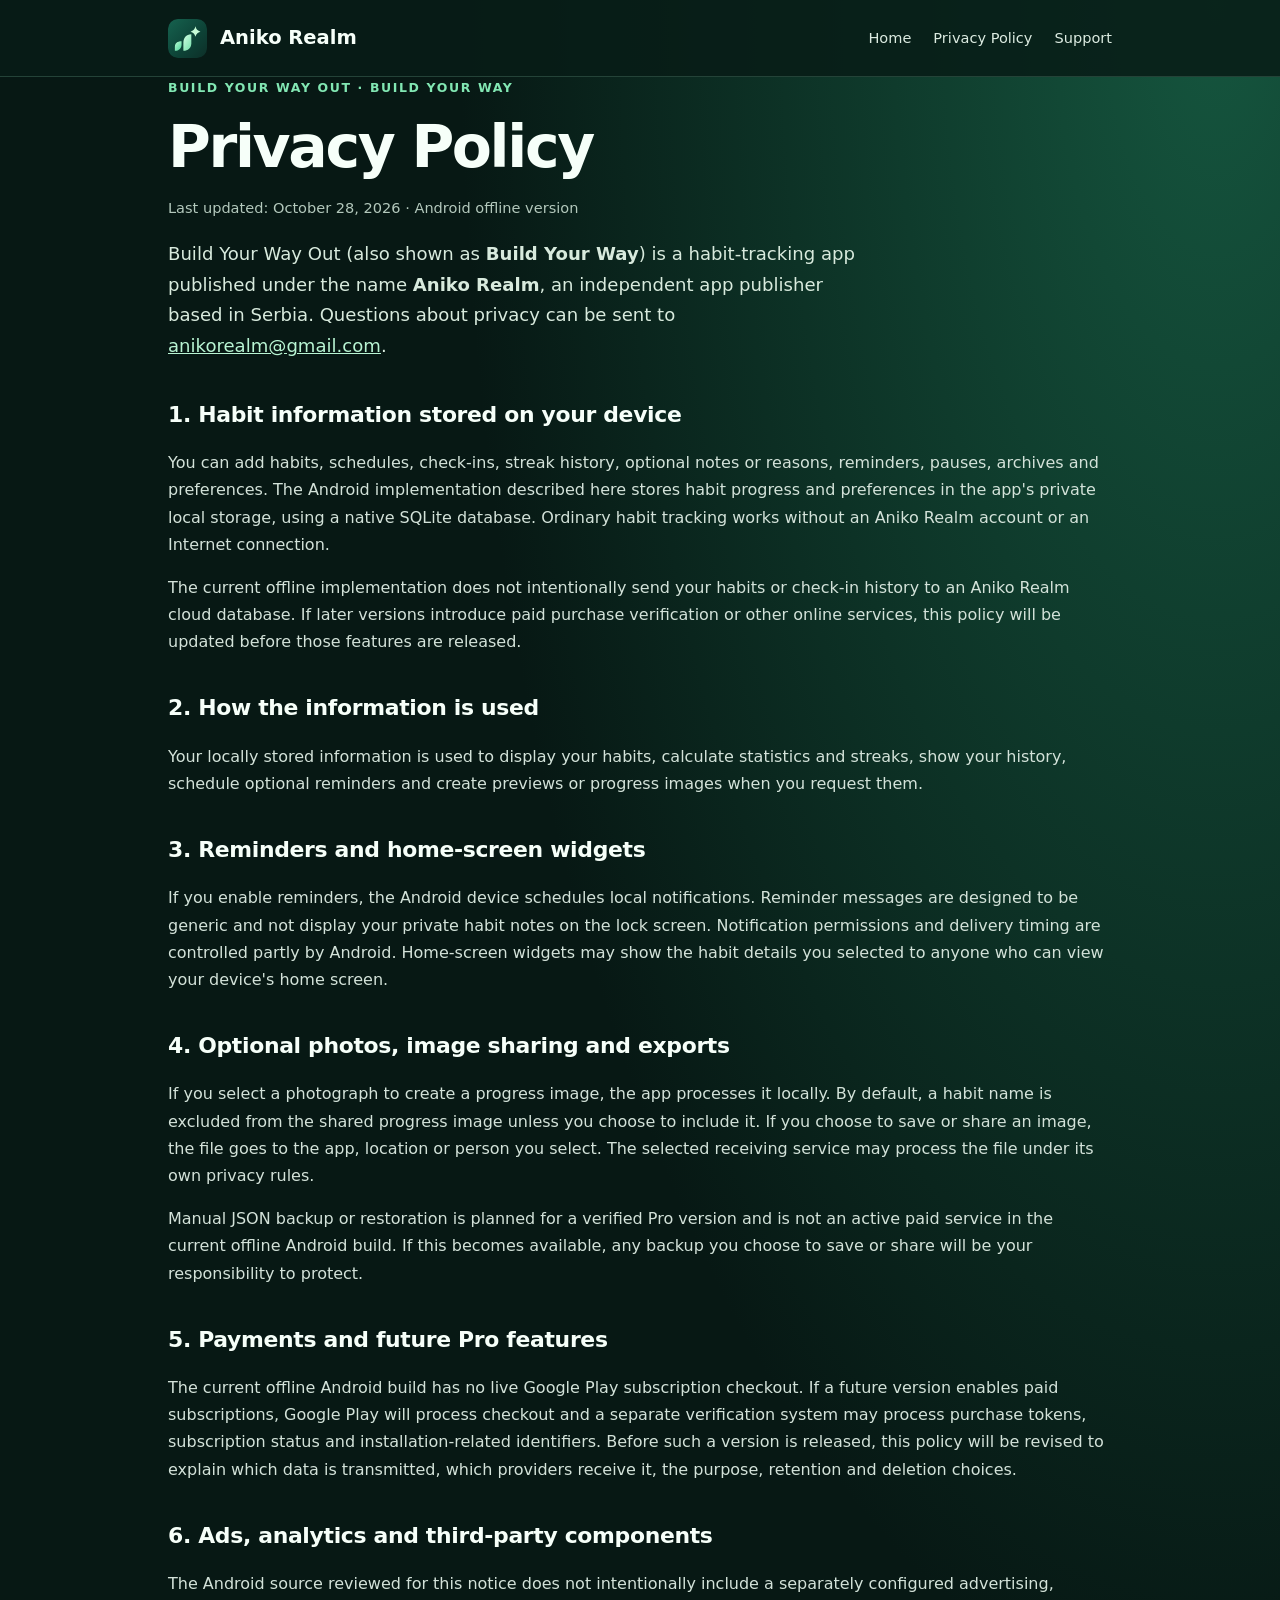
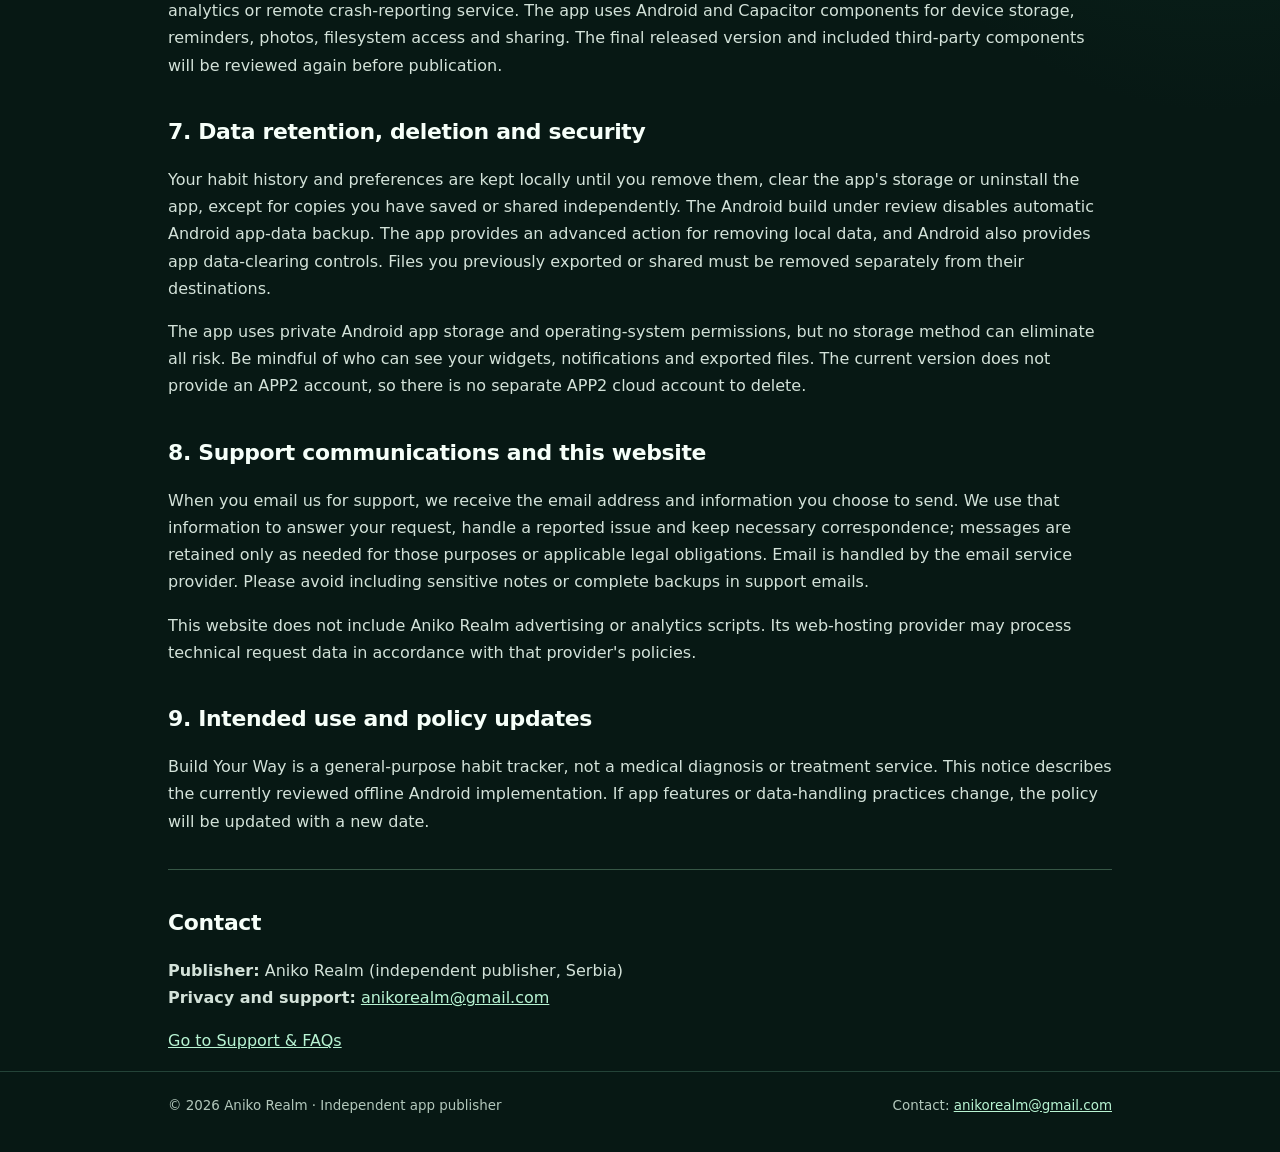
==== privacy/build-your-way.html @ f486e5d5 "Publish Aniko Realm privacy/build-your-way.html" ====
<!doctype html>
<html lang="en"><head><meta charset="utf-8"><meta name="viewport" content="width=device-width, initial-scale=1">
<title>Privacy Policy — Build Your Way | Aniko Realm</title>
<meta name="description" content="Privacy Policy for Build Your Way Out, published by Aniko Realm">
<meta name="theme-color" content="#071814"><link rel="icon" type="image/svg+xml" href="../assets/app2-icon.svg">
<link rel="stylesheet" href="../assets/style.css"></head><body>
<header class="top"><div class="shell nav"><a class="brand" href="../index.html"><img src="../assets/app2-icon.svg" alt="Build Your Way app icon" width="39" height="39"><span>Aniko Realm</span></a>
<nav class="links" aria-label="Main navigation"><a href="../index.html">Home</a><a href="../privacy/build-your-way.html">Privacy Policy</a><a href="../support/build-your-way.html">Support</a></nav></div></header>
<main class="shell"><div class="eyebrow">Build Your Way Out · Build Your Way</div>
<h1>Privacy Policy</h1>
<p class="muted small">Last updated: October 28, 2026 · Android offline version</p>
<p class="lead">Build Your Way Out (also shown as <strong>Build Your Way</strong>) is a habit-tracking app published under the name <strong>Aniko Realm</strong>, an independent app publisher based in Serbia. Questions about privacy can be sent to <a href="mailto:anikorealm@gmail.com">anikorealm@gmail.com</a>.</p>
<h2>1. Habit information stored on your device</h2>
<p>You can add habits, schedules, check-ins, streak history, optional notes or reasons, reminders, pauses, archives and preferences. The Android implementation described here stores habit progress and preferences in the app's private local storage, using a native SQLite database. Ordinary habit tracking works without an Aniko Realm account or an Internet connection.</p>
<p>The current offline implementation does not intentionally send your habits or check-in history to an Aniko Realm cloud database. If later versions introduce paid purchase verification or other online services, this policy will be updated before those features are released.</p>
<h2>2. How the information is used</h2>
<p>Your locally stored information is used to display your habits, calculate statistics and streaks, show your history, schedule optional reminders and create previews or progress images when you request them.</p>
<h2>3. Reminders and home-screen widgets</h2>
<p>If you enable reminders, the Android device schedules local notifications. Reminder messages are designed to be generic and not display your private habit notes on the lock screen. Notification permissions and delivery timing are controlled partly by Android. Home-screen widgets may show the habit details you selected to anyone who can view your device's home screen.</p>
<h2>4. Optional photos, image sharing and exports</h2>
<p>If you select a photograph to create a progress image, the app processes it locally. By default, a habit name is excluded from the shared progress image unless you choose to include it. If you choose to save or share an image, the file goes to the app, location or person you select. The selected receiving service may process the file under its own privacy rules.</p>
<p>Manual JSON backup or restoration is planned for a verified Pro version and is not an active paid service in the current offline Android build. If this becomes available, any backup you choose to save or share will be your responsibility to protect.</p>
<h2>5. Payments and future Pro features</h2>
<p>The current offline Android build has no live Google Play subscription checkout. If a future version enables paid subscriptions, Google Play will process checkout and a separate verification system may process purchase tokens, subscription status and installation-related identifiers. Before such a version is released, this policy will be revised to explain which data is transmitted, which providers receive it, the purpose, retention and deletion choices.</p>
<h2>6. Ads, analytics and third-party components</h2>
<p>The Android source reviewed for this notice does not intentionally include a separately configured advertising, analytics or remote crash-reporting service. The app uses Android and Capacitor components for device storage, reminders, photos, filesystem access and sharing. The final released version and included third-party components will be reviewed again before publication.</p>
<h2>7. Data retention, deletion and security</h2>
<p>Your habit history and preferences are kept locally until you remove them, clear the app's storage or uninstall the app, except for copies you have saved or shared independently. The Android build under review disables automatic Android app-data backup. The app provides an advanced action for removing local data, and Android also provides app data-clearing controls. Files you previously exported or shared must be removed separately from their destinations.</p>
<p>The app uses private Android app storage and operating-system permissions, but no storage method can eliminate all risk. Be mindful of who can see your widgets, notifications and exported files. The current version does not provide an APP2 account, so there is no separate APP2 cloud account to delete.</p>
<h2>8. Support communications and this website</h2>
<p>When you email us for support, we receive the email address and information you choose to send. We use that information to answer your request, handle a reported issue and keep necessary correspondence; messages are retained only as needed for those purposes or applicable legal obligations. Email is handled by the email service provider. Please avoid including sensitive notes or complete backups in support emails.</p>
<p>This website does not include Aniko Realm advertising or analytics scripts. Its web-hosting provider may process technical request data in accordance with that provider's policies.</p>
<h2>9. Intended use and policy updates</h2>
<p>Build Your Way is a general-purpose habit tracker, not a medical diagnosis or treatment service. This notice describes the currently reviewed offline Android implementation. If app features or data-handling practices change, the policy will be updated with a new date.</p>
<hr class="divide"><h2>Contact</h2>
<p><strong>Publisher:</strong> Aniko Realm (independent publisher, Serbia)<br><strong>Privacy and support:</strong> <a href="mailto:anikorealm@gmail.com">anikorealm@gmail.com</a></p>
<p><a href="../support/build-your-way.html">Go to Support & FAQs</a></p></main>
<footer><div class="shell"><span>© 2026 Aniko Realm · Independent app publisher</span><span>Contact: <a href="mailto:anikorealm@gmail.com">anikorealm@gmail.com</a></span></div></footer>
</body></html>
---- assets/style.css ----
:root {color-scheme: dark;--bg:#071814;--deep:#081e19;--surface:#112d25;--surface2:#18392f;--accent:#82e7b3;--accent2:#b8f4d3;--text:#f6fff9;--muted:#b3c8bc;--border:#365e50;--max:820px;}
* {box-sizing:border-box} html {scroll-behavior:smooth} body {margin:0;background:radial-gradient(ellipse at 95% 0%,#15553e 0%,transparent 44%),var(--bg);font:16px/1.7 system-ui,-apple-system,BlinkMacSystemFont,'Segoe UI',sans-serif;color:var(--text)}
a {color:var(--accent2)} a:hover {color:#fff} a:focus-visible {outline:3px solid var(--accent);outline-offset:4px;border-radius:5px}
.shell{max-width:1000px;margin:auto;padding:0 28px}.top{border-bottom:1px solid #244338;background:#071c17dc}
.nav{min-height:76px;display:flex;align-items:center;justify-content:space-between;gap:16px;flex-wrap:wrap;padding-top:12px;padding-bottom:12px}
.brand{display:flex;align-items:center;gap:13px;font-weight:800;font-size:1.22rem;color:var(--text);text-decoration:none}.brand img{width:39px;height:39px;border-radius:10px}
.links{display:flex;align-items:center;gap:22px;flex-wrap:wrap}.links a{text-decoration:none;font-size:.91rem;color:#dcebe1}.links a:hover{color:var(--accent)}
main{max-width:var(--max);padding-top:54px;padding-bottom:72px} .eyebrow{color:var(--accent);font-size:.78rem;letter-spacing:.13em;text-transform:uppercase;font-weight:800}
h1{font-size:clamp(2.1rem,5vw,3.65rem);line-height:1.13;letter-spacing:-.04em;margin:16px 0} h2{font-size:1.37rem;letter-spacing:-.015em;margin:34px 0 9px}h3{font-size:1.05rem;margin:23px 0 6px}
p,li{color:#d3e2d9} .lead{font-size:1.13rem;line-height:1.7;color:#d8eadd;max-width:690px}
.muted{color:var(--muted)} .small{font-size:.91rem}.panel{border:1px solid var(--border);background:#123127b8;border-radius:20px;padding:22px 25px;margin:24px 0}.panel strong{color:#f4fff9}
.tiles{display:grid;grid-template-columns:repeat(2,minmax(0,1fr));gap:17px;margin-top:30px}.tile{background:var(--surface);border:1px solid var(--border);border-radius:18px;padding:26px;color:inherit;text-decoration:none}.tile:hover{background:#1a4031;border-color:var(--accent)}.tile h2{margin:0 0 6px}.tile p{margin:0}.label{color:var(--accent);font-size:.78rem;font-weight:800;text-transform:uppercase;letter-spacing:.06em}
.cta{display:inline-block;background:var(--accent);color:#082019;text-decoration:none;font-weight:800;padding:12px 22px;border-radius:12px;margin-top:14px}.cta:hover{background:#d3ffe6;color:#06170d}
ul{padding-left:24px}li{margin:6px 0} .divide{border:0;border-top:1px solid #365746;margin:34px 0}
footer{border-top:1px solid #244338;padding:23px 0 35px;color:var(--muted);font-size:.84rem}footer .shell{display:flex;justify-content:space-between;gap:12px;flex-wrap:wrap}
@media(max-width:600px){.shell{padding-left:18px;padding-right:18px}main{padding-top:37px}.tiles{grid-template-columns:1fr}.nav{align-items:flex-start}.links{gap:14px}.panel{padding:18px}}
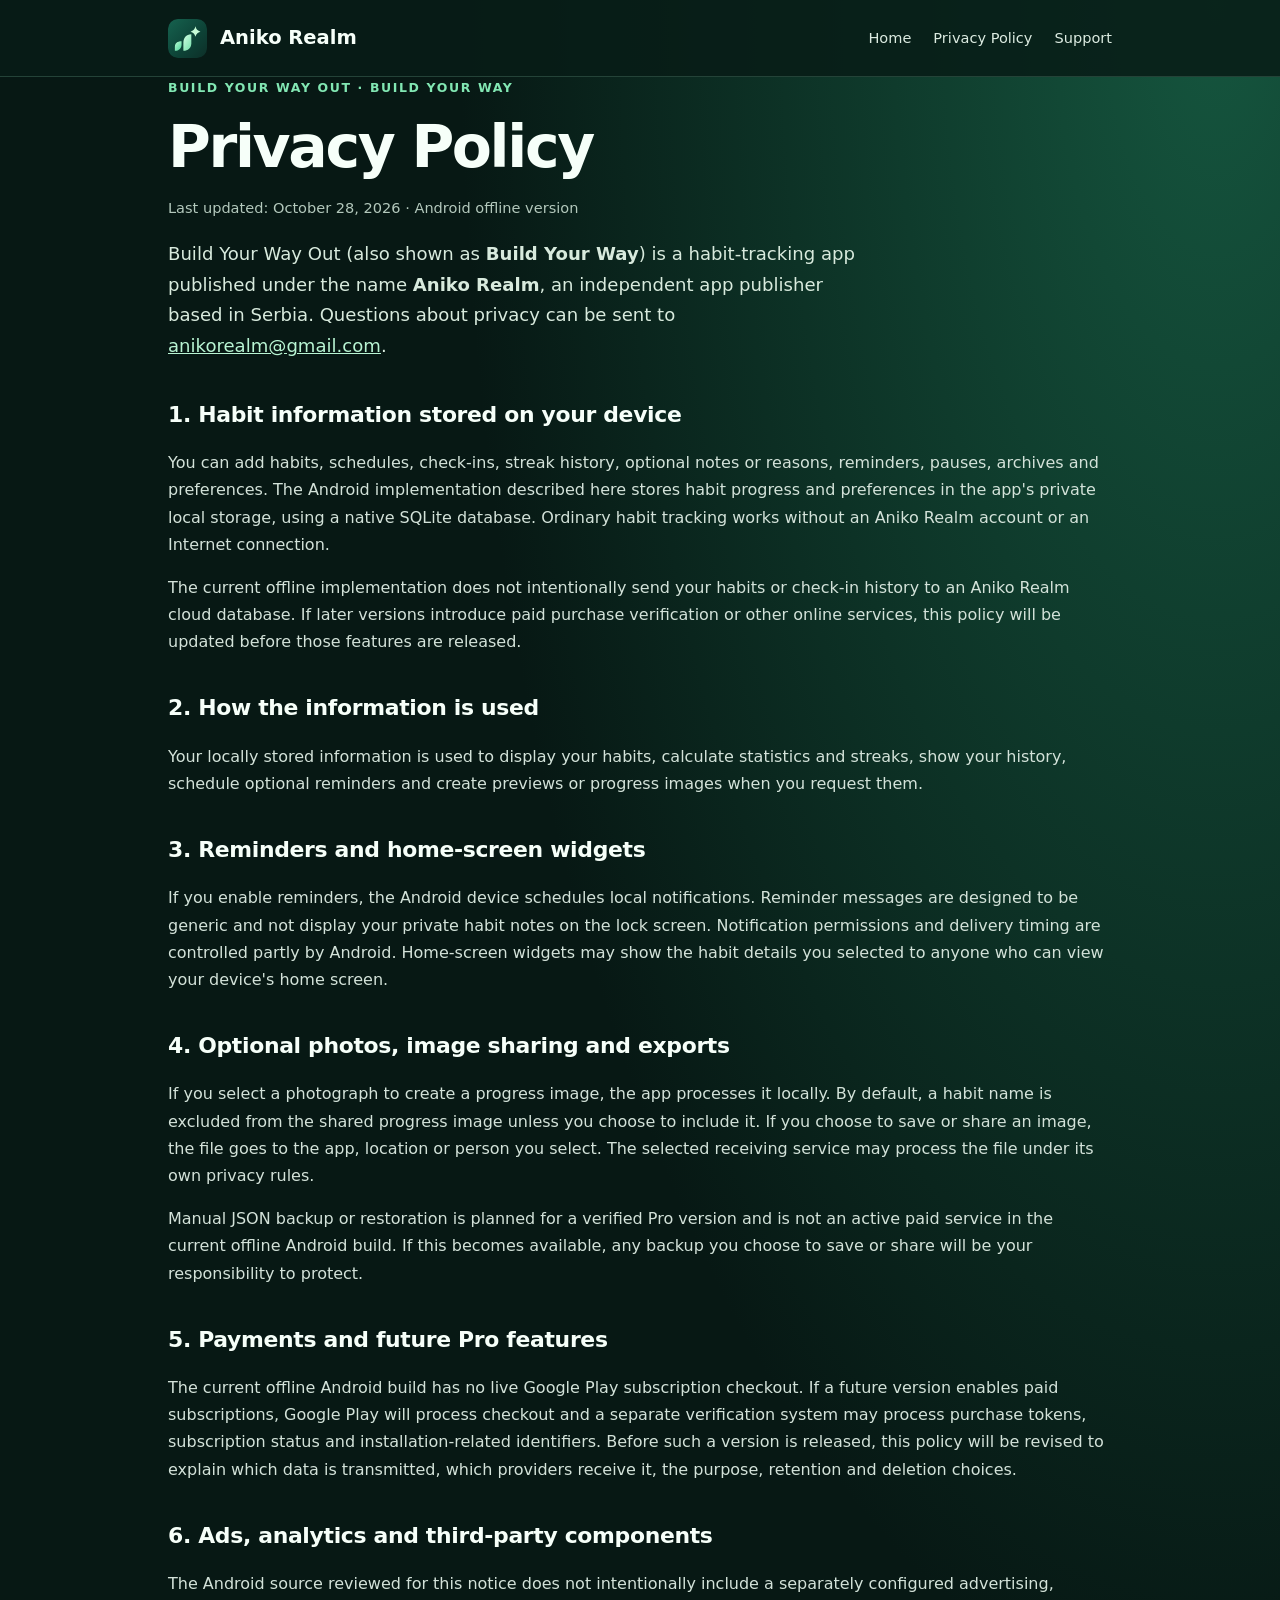
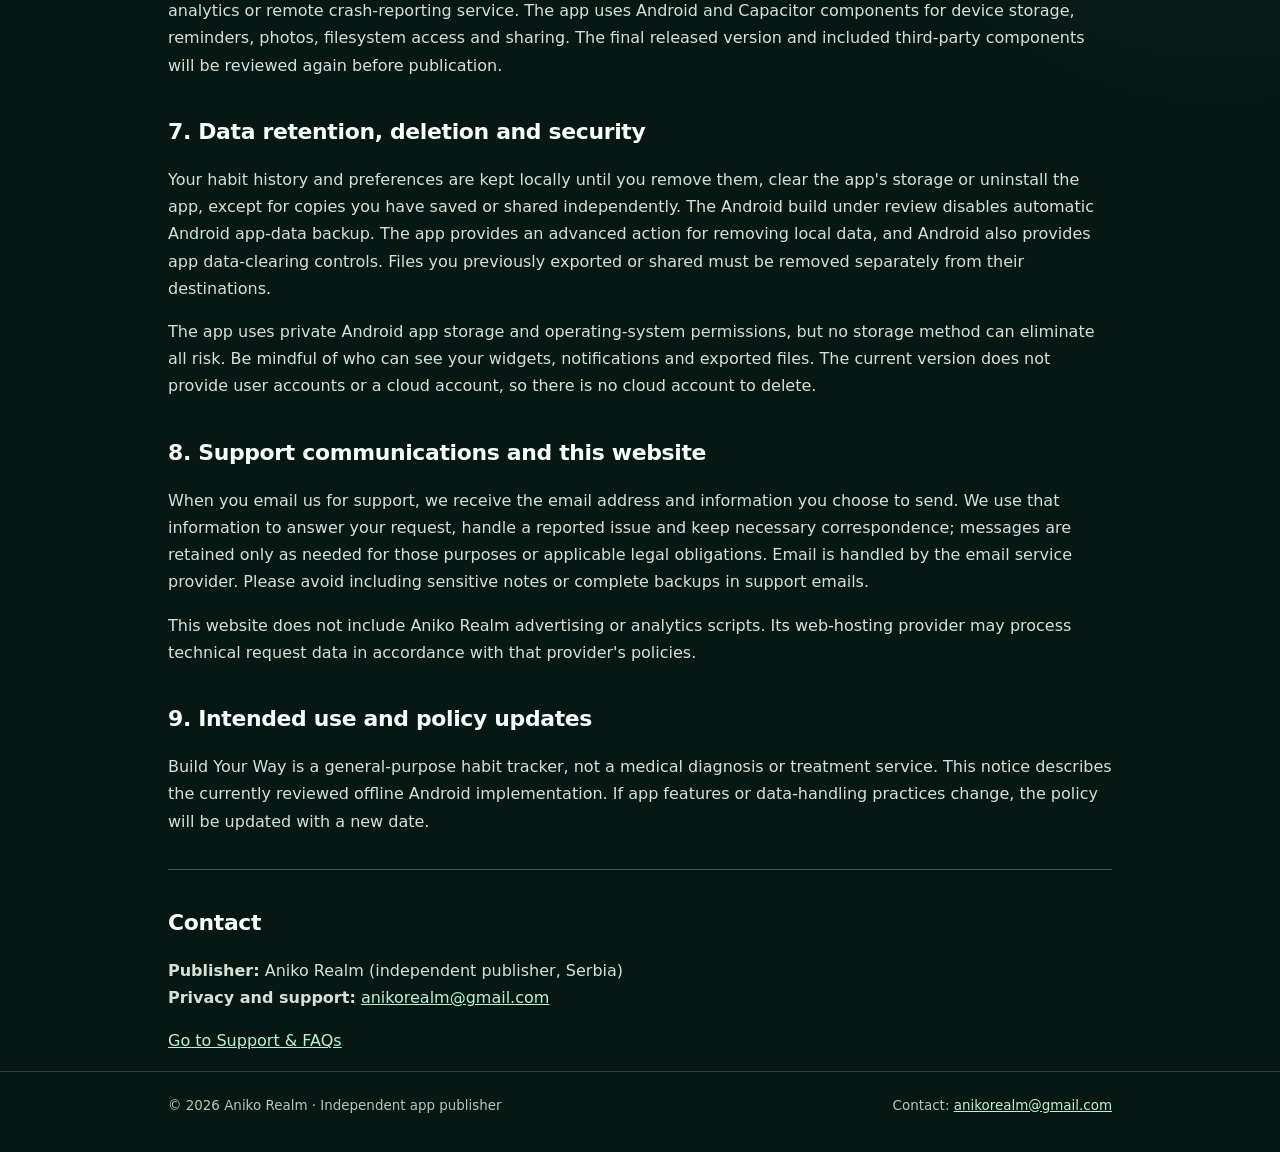
==== commit 068b70b6: "Remove internal project label from public website" ====
--- a/privacy/build-your-way.html
+++ b/privacy/build-your-way.html
@@ -2,9 +2,9 @@
 <html lang="en"><head><meta charset="utf-8"><meta name="viewport" content="width=device-width, initial-scale=1">
 <title>Privacy Policy — Build Your Way | Aniko Realm</title>
 <meta name="description" content="Privacy Policy for Build Your Way Out, published by Aniko Realm">
-<meta name="theme-color" content="#071814"><link rel="icon" type="image/svg+xml" href="../assets/app2-icon.svg">
+<meta name="theme-color" content="#071814"><link rel="icon" type="image/svg+xml" href="../assets/build-your-way-icon.svg">
 <link rel="stylesheet" href="../assets/style.css"></head><body>
-<header class="top"><div class="shell nav"><a class="brand" href="../index.html"><img src="../assets/app2-icon.svg" alt="Build Your Way app icon" width="39" height="39"><span>Aniko Realm</span></a>
+<header class="top"><div class="shell nav"><a class="brand" href="../index.html"><img src="../assets/build-your-way-icon.svg" alt="Build Your Way app icon" width="39" height="39"><span>Aniko Realm</span></a>
 <nav class="links" aria-label="Main navigation"><a href="../index.html">Home</a><a href="../privacy/build-your-way.html">Privacy Policy</a><a href="../support/build-your-way.html">Support</a></nav></div></header>
 <main class="shell"><div class="eyebrow">Build Your Way Out · Build Your Way</div>
 <h1>Privacy Policy</h1>
@@ -26,7 +26,7 @@
 <p>The Android source reviewed for this notice does not intentionally include a separately configured advertising, analytics or remote crash-reporting service. The app uses Android and Capacitor components for device storage, reminders, photos, filesystem access and sharing. The final released version and included third-party components will be reviewed again before publication.</p>
 <h2>7. Data retention, deletion and security</h2>
 <p>Your habit history and preferences are kept locally until you remove them, clear the app's storage or uninstall the app, except for copies you have saved or shared independently. The Android build under review disables automatic Android app-data backup. The app provides an advanced action for removing local data, and Android also provides app data-clearing controls. Files you previously exported or shared must be removed separately from their destinations.</p>
-<p>The app uses private Android app storage and operating-system permissions, but no storage method can eliminate all risk. Be mindful of who can see your widgets, notifications and exported files. The current version does not provide an APP2 account, so there is no separate APP2 cloud account to delete.</p>
+<p>The app uses private Android app storage and operating-system permissions, but no storage method can eliminate all risk. Be mindful of who can see your widgets, notifications and exported files. The current version does not provide user accounts or a cloud account, so there is no cloud account to delete.</p>
 <h2>8. Support communications and this website</h2>
 <p>When you email us for support, we receive the email address and information you choose to send. We use that information to answer your request, handle a reported issue and keep necessary correspondence; messages are retained only as needed for those purposes or applicable legal obligations. Email is handled by the email service provider. Please avoid including sensitive notes or complete backups in support emails.</p>
 <p>This website does not include Aniko Realm advertising or analytics scripts. Its web-hosting provider may process technical request data in accordance with that provider's policies.</p>
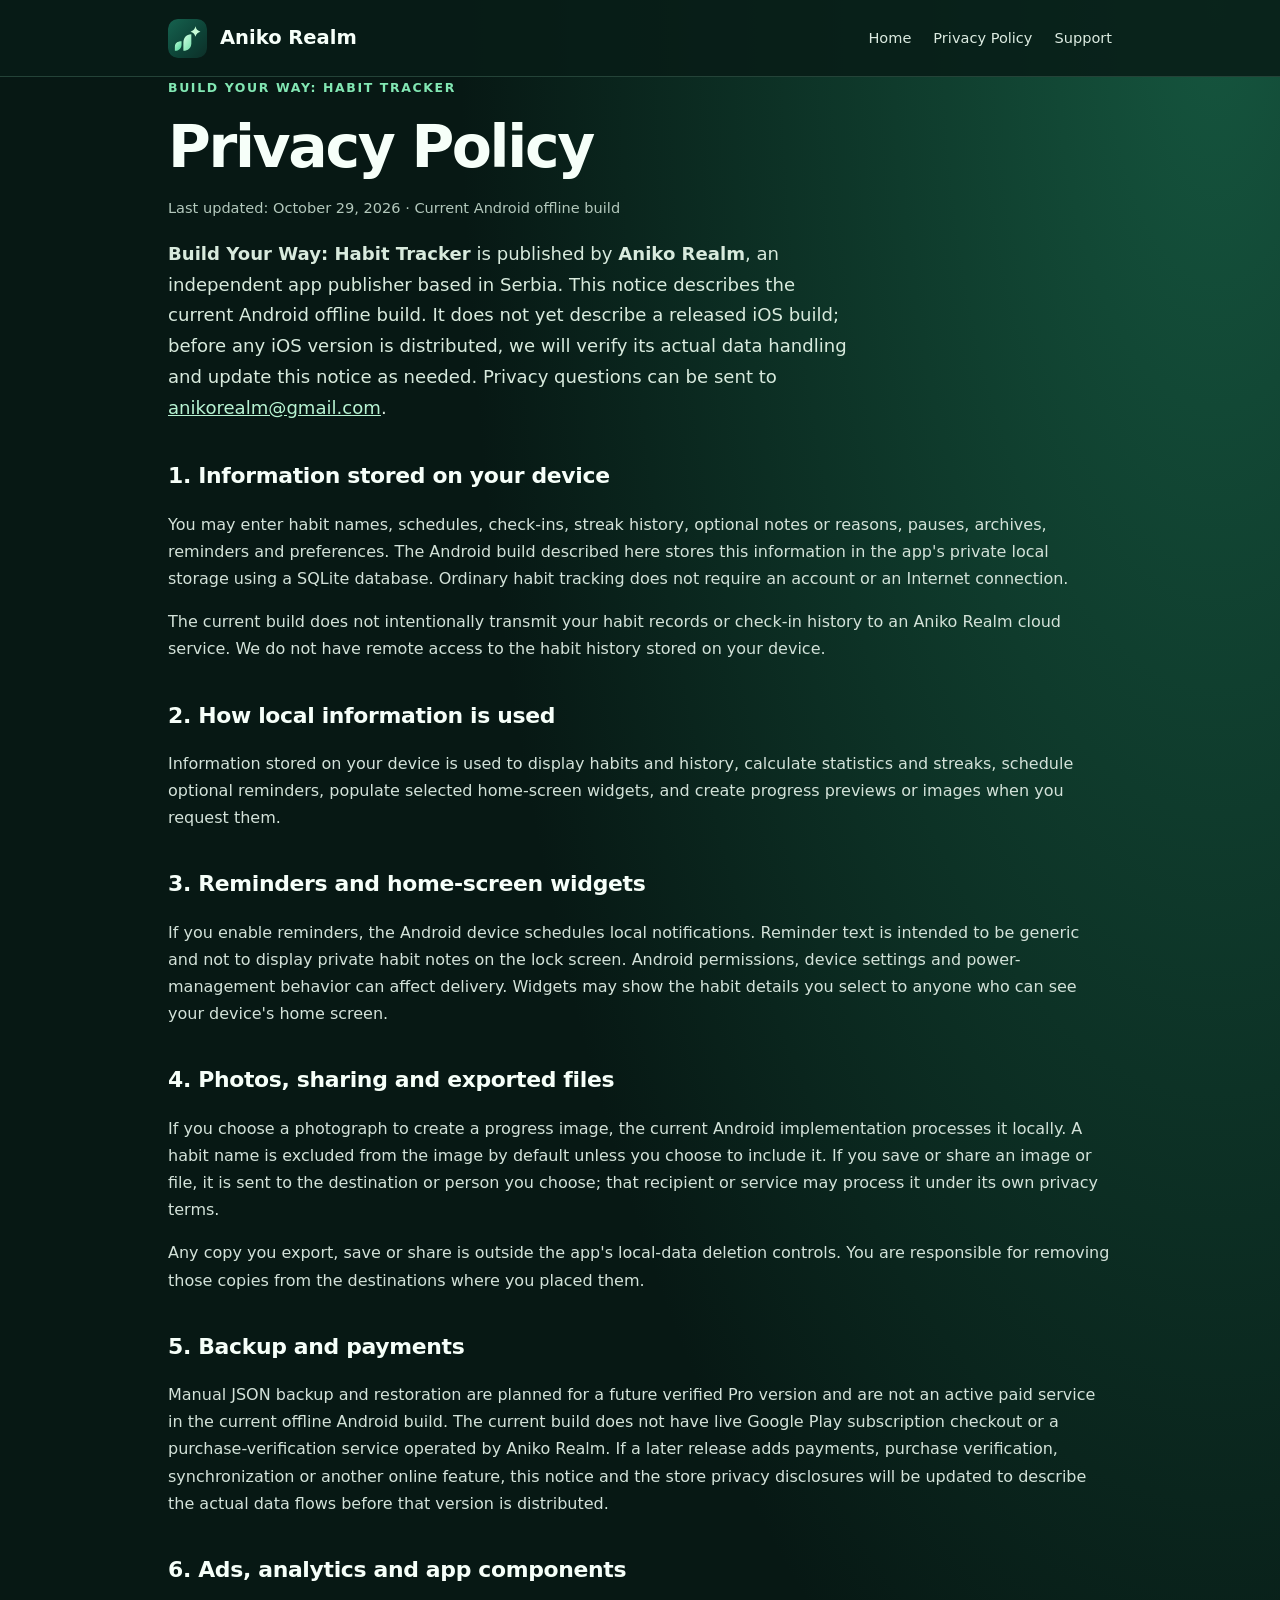
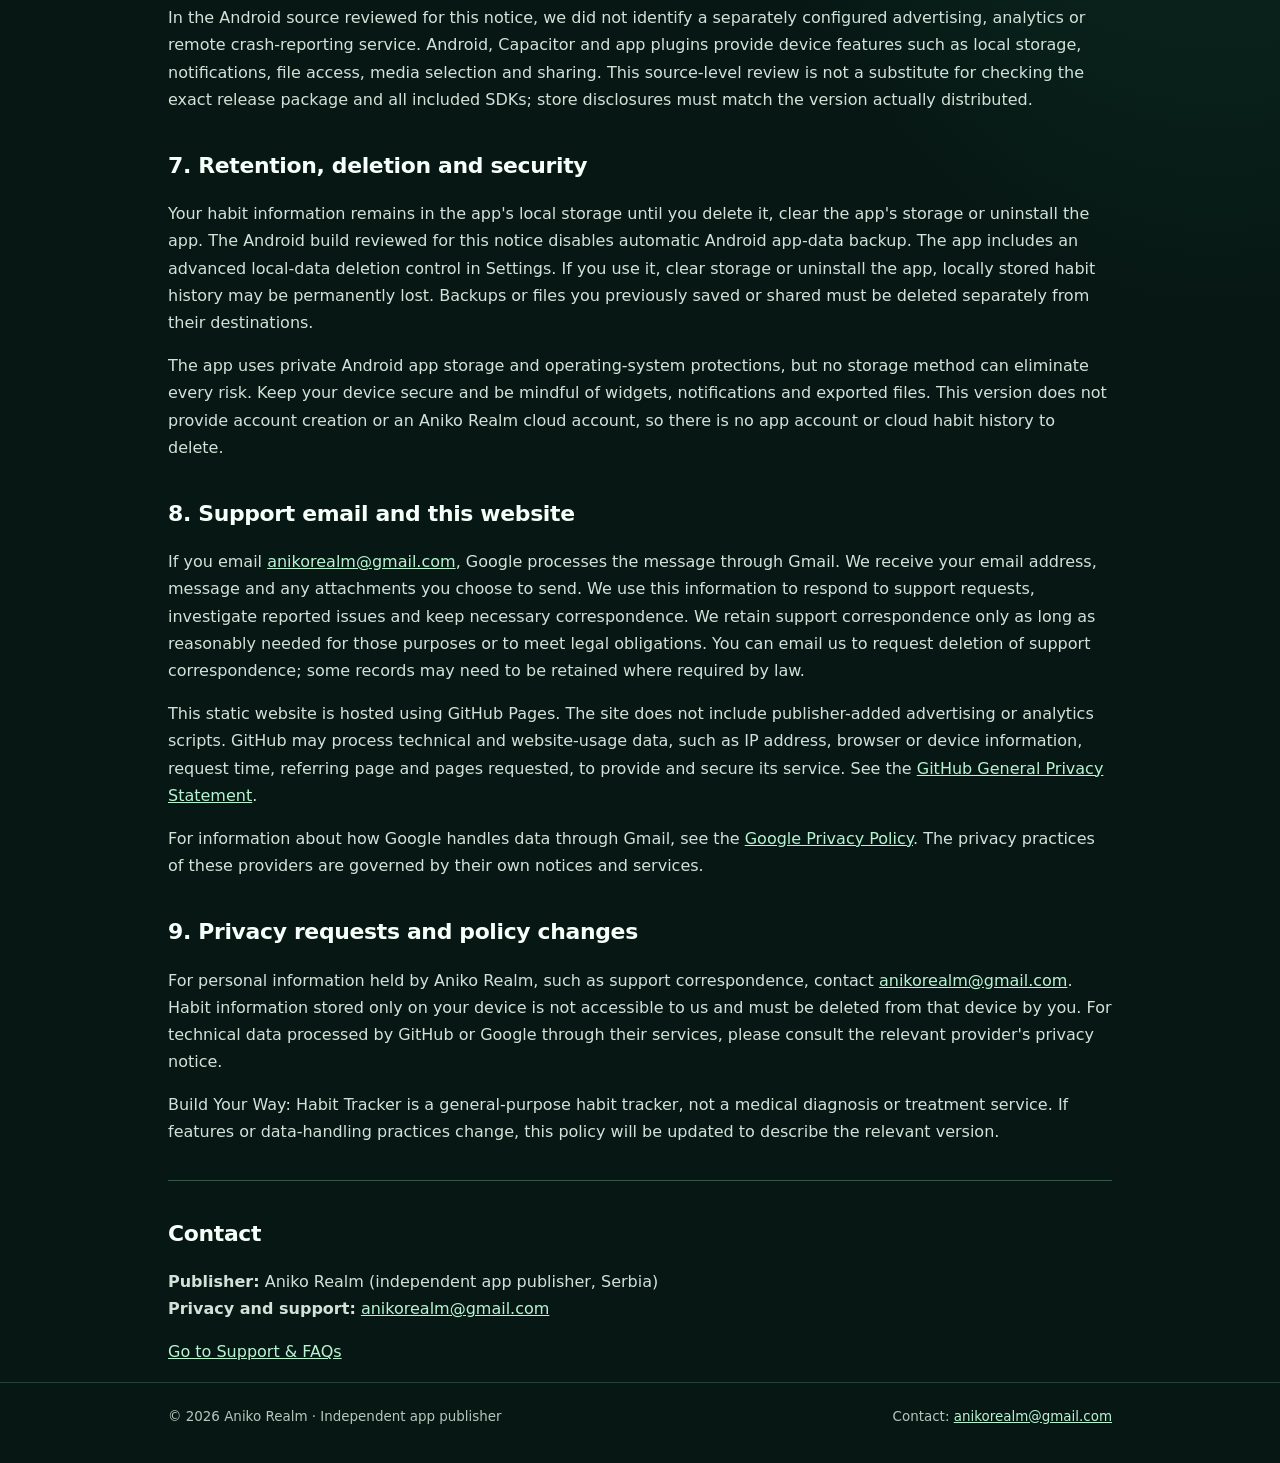
==== commit 7e8094de: "Clarify privacy policy scope and data providers" ====
--- a/privacy/build-your-way.html
+++ b/privacy/build-your-way.html
@@ -1,39 +1,51 @@
 <!doctype html>
 <html lang="en"><head><meta charset="utf-8"><meta name="viewport" content="width=device-width, initial-scale=1">
-<title>Privacy Policy — Build Your Way | Aniko Realm</title>
-<meta name="description" content="Privacy Policy for Build Your Way Out, published by Aniko Realm">
+<title>Privacy Policy — Build Your Way: Habit Tracker | Aniko Realm</title>
+<meta name="description" content="Privacy Policy for Build Your Way: Habit Tracker, published by Aniko Realm.">
 <meta name="theme-color" content="#071814"><link rel="icon" type="image/svg+xml" href="../assets/build-your-way-icon.svg">
 <link rel="stylesheet" href="../assets/style.css"></head><body>
 <header class="top"><div class="shell nav"><a class="brand" href="../index.html"><img src="../assets/build-your-way-icon.svg" alt="Build Your Way app icon" width="39" height="39"><span>Aniko Realm</span></a>
 <nav class="links" aria-label="Main navigation"><a href="../index.html">Home</a><a href="../privacy/build-your-way.html">Privacy Policy</a><a href="../support/build-your-way.html">Support</a></nav></div></header>
-<main class="shell"><div class="eyebrow">Build Your Way Out · Build Your Way</div>
+<main class="shell"><div class="eyebrow">Build Your Way: Habit Tracker</div>
 <h1>Privacy Policy</h1>
-<p class="muted small">Last updated: October 28, 2026 · Android offline version</p>
-<p class="lead">Build Your Way Out (also shown as <strong>Build Your Way</strong>) is a habit-tracking app published under the name <strong>Aniko Realm</strong>, an independent app publisher based in Serbia. Questions about privacy can be sent to <a href="mailto:anikorealm@gmail.com">anikorealm@gmail.com</a>.</p>
-<h2>1. Habit information stored on your device</h2>
-<p>You can add habits, schedules, check-ins, streak history, optional notes or reasons, reminders, pauses, archives and preferences. The Android implementation described here stores habit progress and preferences in the app's private local storage, using a native SQLite database. Ordinary habit tracking works without an Aniko Realm account or an Internet connection.</p>
-<p>The current offline implementation does not intentionally send your habits or check-in history to an Aniko Realm cloud database. If later versions introduce paid purchase verification or other online services, this policy will be updated before those features are released.</p>
-<h2>2. How the information is used</h2>
-<p>Your locally stored information is used to display your habits, calculate statistics and streaks, show your history, schedule optional reminders and create previews or progress images when you request them.</p>
+<p class="muted small">Last updated: October 29, 2026 · Current Android offline build</p>
+<p class="lead"><strong>Build Your Way: Habit Tracker</strong> is published by <strong>Aniko Realm</strong>, an independent app publisher based in Serbia. This notice describes the current Android offline build. It does not yet describe a released iOS build; before any iOS version is distributed, we will verify its actual data handling and update this notice as needed. Privacy questions can be sent to <a href="mailto:anikorealm@gmail.com">anikorealm@gmail.com</a>.</p>
+
+<h2>1. Information stored on your device</h2>
+<p>You may enter habit names, schedules, check-ins, streak history, optional notes or reasons, pauses, archives, reminders and preferences. The Android build described here stores this information in the app's private local storage using a SQLite database. Ordinary habit tracking does not require an account or an Internet connection.</p>
+<p>The current build does not intentionally transmit your habit records or check-in history to an Aniko Realm cloud service. We do not have remote access to the habit history stored on your device.</p>
+
+<h2>2. How local information is used</h2>
+<p>Information stored on your device is used to display habits and history, calculate statistics and streaks, schedule optional reminders, populate selected home-screen widgets, and create progress previews or images when you request them.</p>
+
 <h2>3. Reminders and home-screen widgets</h2>
-<p>If you enable reminders, the Android device schedules local notifications. Reminder messages are designed to be generic and not display your private habit notes on the lock screen. Notification permissions and delivery timing are controlled partly by Android. Home-screen widgets may show the habit details you selected to anyone who can view your device's home screen.</p>
-<h2>4. Optional photos, image sharing and exports</h2>
-<p>If you select a photograph to create a progress image, the app processes it locally. By default, a habit name is excluded from the shared progress image unless you choose to include it. If you choose to save or share an image, the file goes to the app, location or person you select. The selected receiving service may process the file under its own privacy rules.</p>
-<p>Manual JSON backup or restoration is planned for a verified Pro version and is not an active paid service in the current offline Android build. If this becomes available, any backup you choose to save or share will be your responsibility to protect.</p>
-<h2>5. Payments and future Pro features</h2>
-<p>The current offline Android build has no live Google Play subscription checkout. If a future version enables paid subscriptions, Google Play will process checkout and a separate verification system may process purchase tokens, subscription status and installation-related identifiers. Before such a version is released, this policy will be revised to explain which data is transmitted, which providers receive it, the purpose, retention and deletion choices.</p>
-<h2>6. Ads, analytics and third-party components</h2>
-<p>The Android source reviewed for this notice does not intentionally include a separately configured advertising, analytics or remote crash-reporting service. The app uses Android and Capacitor components for device storage, reminders, photos, filesystem access and sharing. The final released version and included third-party components will be reviewed again before publication.</p>
-<h2>7. Data retention, deletion and security</h2>
-<p>Your habit history and preferences are kept locally until you remove them, clear the app's storage or uninstall the app, except for copies you have saved or shared independently. The Android build under review disables automatic Android app-data backup. The app provides an advanced action for removing local data, and Android also provides app data-clearing controls. Files you previously exported or shared must be removed separately from their destinations.</p>
-<p>The app uses private Android app storage and operating-system permissions, but no storage method can eliminate all risk. Be mindful of who can see your widgets, notifications and exported files. The current version does not provide user accounts or a cloud account, so there is no cloud account to delete.</p>
-<h2>8. Support communications and this website</h2>
-<p>When you email us for support, we receive the email address and information you choose to send. We use that information to answer your request, handle a reported issue and keep necessary correspondence; messages are retained only as needed for those purposes or applicable legal obligations. Email is handled by the email service provider. Please avoid including sensitive notes or complete backups in support emails.</p>
-<p>This website does not include Aniko Realm advertising or analytics scripts. Its web-hosting provider may process technical request data in accordance with that provider's policies.</p>
-<h2>9. Intended use and policy updates</h2>
-<p>Build Your Way is a general-purpose habit tracker, not a medical diagnosis or treatment service. This notice describes the currently reviewed offline Android implementation. If app features or data-handling practices change, the policy will be updated with a new date.</p>
+<p>If you enable reminders, the Android device schedules local notifications. Reminder text is intended to be generic and not to display private habit notes on the lock screen. Android permissions, device settings and power-management behavior can affect delivery. Widgets may show the habit details you select to anyone who can see your device's home screen.</p>
+
+<h2>4. Photos, sharing and exported files</h2>
+<p>If you choose a photograph to create a progress image, the current Android implementation processes it locally. A habit name is excluded from the image by default unless you choose to include it. If you save or share an image or file, it is sent to the destination or person you choose; that recipient or service may process it under its own privacy terms.</p>
+<p>Any copy you export, save or share is outside the app's local-data deletion controls. You are responsible for removing those copies from the destinations where you placed them.</p>
+
+<h2>5. Backup and payments</h2>
+<p>Manual JSON backup and restoration are planned for a future verified Pro version and are not an active paid service in the current offline Android build. The current build does not have live Google Play subscription checkout or a purchase-verification service operated by Aniko Realm. If a later release adds payments, purchase verification, synchronization or another online feature, this notice and the store privacy disclosures will be updated to describe the actual data flows before that version is distributed.</p>
+
+<h2>6. Ads, analytics and app components</h2>
+<p>In the Android source reviewed for this notice, we did not identify a separately configured advertising, analytics or remote crash-reporting service. Android, Capacitor and app plugins provide device features such as local storage, notifications, file access, media selection and sharing. This source-level review is not a substitute for checking the exact release package and all included SDKs; store disclosures must match the version actually distributed.</p>
+
+<h2>7. Retention, deletion and security</h2>
+<p>Your habit information remains in the app's local storage until you delete it, clear the app's storage or uninstall the app. The Android build reviewed for this notice disables automatic Android app-data backup. The app includes an advanced local-data deletion control in Settings. If you use it, clear storage or uninstall the app, locally stored habit history may be permanently lost. Backups or files you previously saved or shared must be deleted separately from their destinations.</p>
+<p>The app uses private Android app storage and operating-system protections, but no storage method can eliminate every risk. Keep your device secure and be mindful of widgets, notifications and exported files. This version does not provide account creation or an Aniko Realm cloud account, so there is no app account or cloud habit history to delete.</p>
+
+<h2>8. Support email and this website</h2>
+<p>If you email <a href="mailto:anikorealm@gmail.com">anikorealm@gmail.com</a>, Google processes the message through Gmail. We receive your email address, message and any attachments you choose to send. We use this information to respond to support requests, investigate reported issues and keep necessary correspondence. We retain support correspondence only as long as reasonably needed for those purposes or to meet legal obligations. You can email us to request deletion of support correspondence; some records may need to be retained where required by law.</p>
+<p>This static website is hosted using GitHub Pages. The site does not include publisher-added advertising or analytics scripts. GitHub may process technical and website-usage data, such as IP address, browser or device information, request time, referring page and pages requested, to provide and secure its service. See the <a href="https://docs.github.com/en/site-policy/privacy-policies/github-general-privacy-statement" target="_blank" rel="noopener noreferrer">GitHub General Privacy Statement</a>.</p>
+<p>For information about how Google handles data through Gmail, see the <a href="https://policies.google.com/privacy" target="_blank" rel="noopener noreferrer">Google Privacy Policy</a>. The privacy practices of these providers are governed by their own notices and services.</p>
+
+<h2>9. Privacy requests and policy changes</h2>
+<p>For personal information held by Aniko Realm, such as support correspondence, contact <a href="mailto:anikorealm@gmail.com">anikorealm@gmail.com</a>. Habit information stored only on your device is not accessible to us and must be deleted from that device by you. For technical data processed by GitHub or Google through their services, please consult the relevant provider's privacy notice.</p>
+<p>Build Your Way: Habit Tracker is a general-purpose habit tracker, not a medical diagnosis or treatment service. If features or data-handling practices change, this policy will be updated to describe the relevant version.</p>
+
 <hr class="divide"><h2>Contact</h2>
-<p><strong>Publisher:</strong> Aniko Realm (independent publisher, Serbia)<br><strong>Privacy and support:</strong> <a href="mailto:anikorealm@gmail.com">anikorealm@gmail.com</a></p>
-<p><a href="../support/build-your-way.html">Go to Support & FAQs</a></p></main>
+<p><strong>Publisher:</strong> Aniko Realm (independent app publisher, Serbia)<br><strong>Privacy and support:</strong> <a href="mailto:anikorealm@gmail.com">anikorealm@gmail.com</a></p>
+<p><a href="../support/build-your-way.html">Go to Support &amp; FAQs</a></p></main>
 <footer><div class="shell"><span>© 2026 Aniko Realm · Independent app publisher</span><span>Contact: <a href="mailto:anikorealm@gmail.com">anikorealm@gmail.com</a></span></div></footer>
 </body></html>
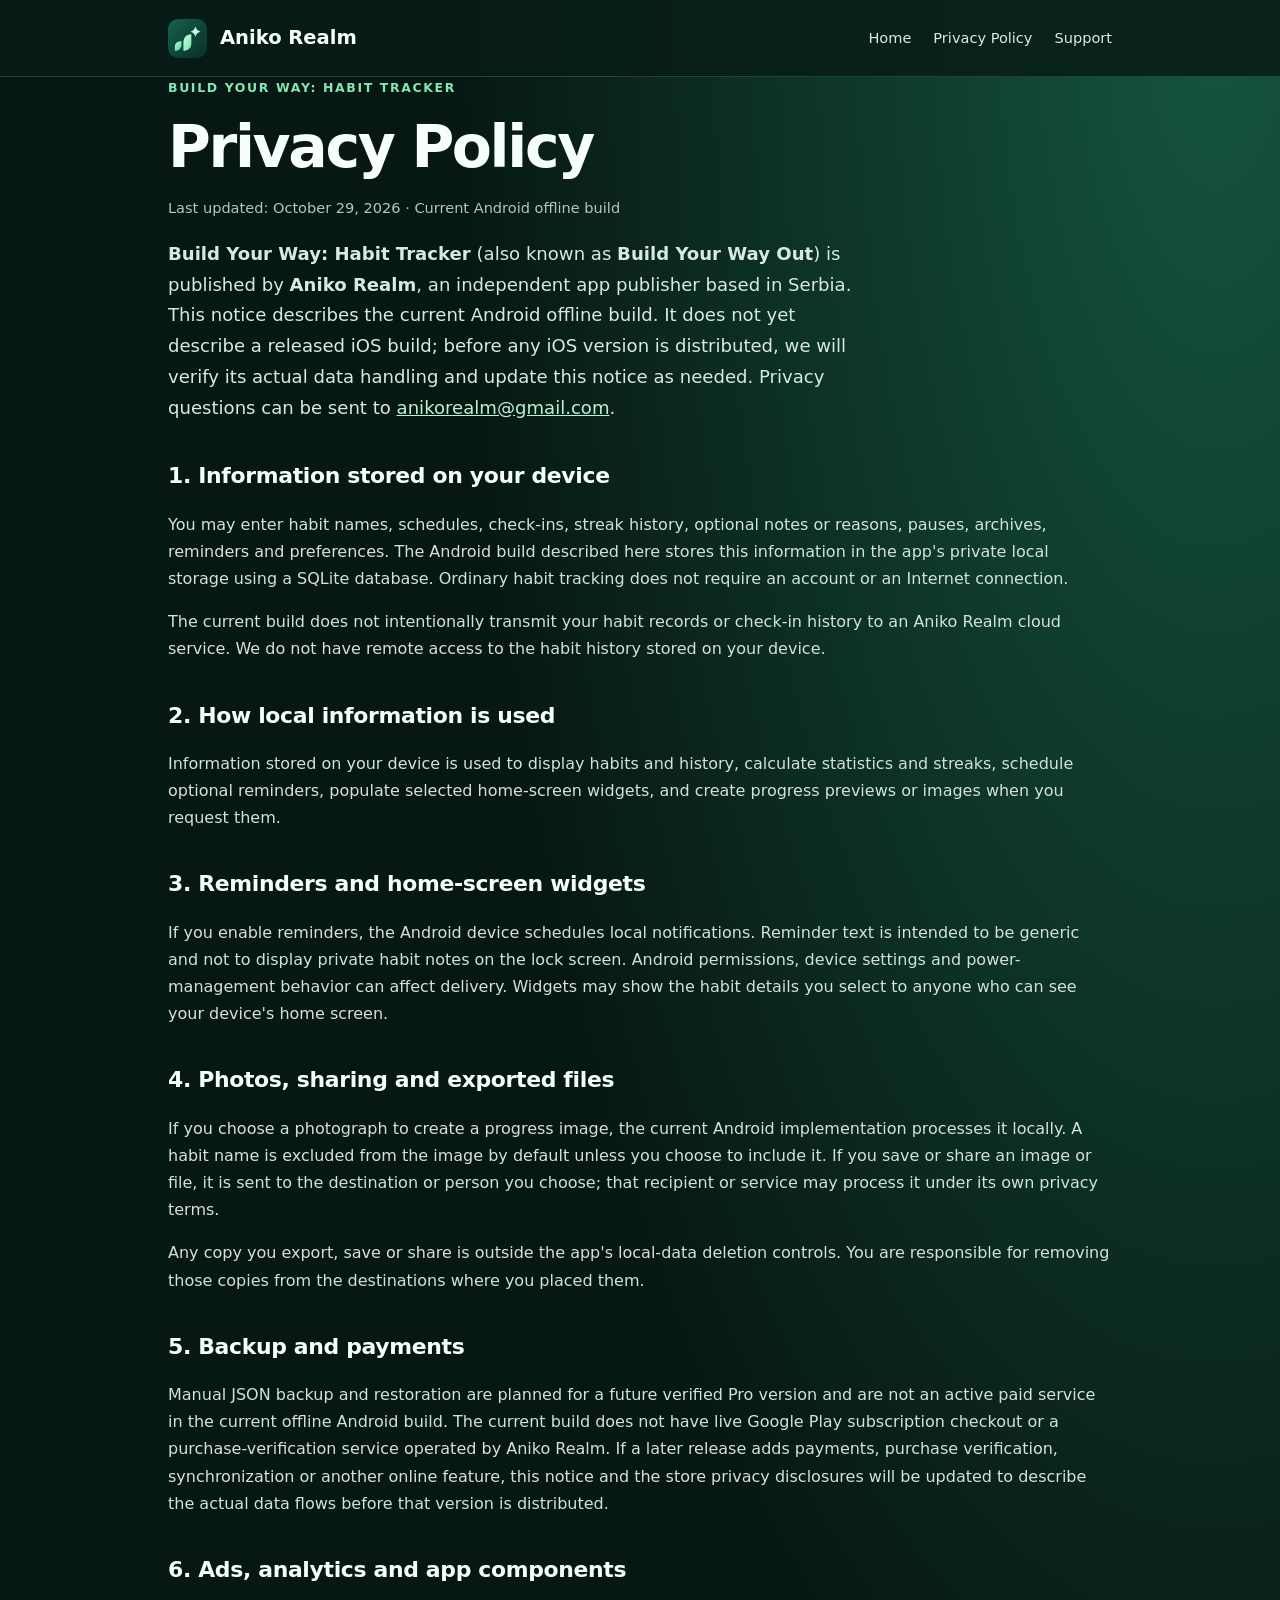
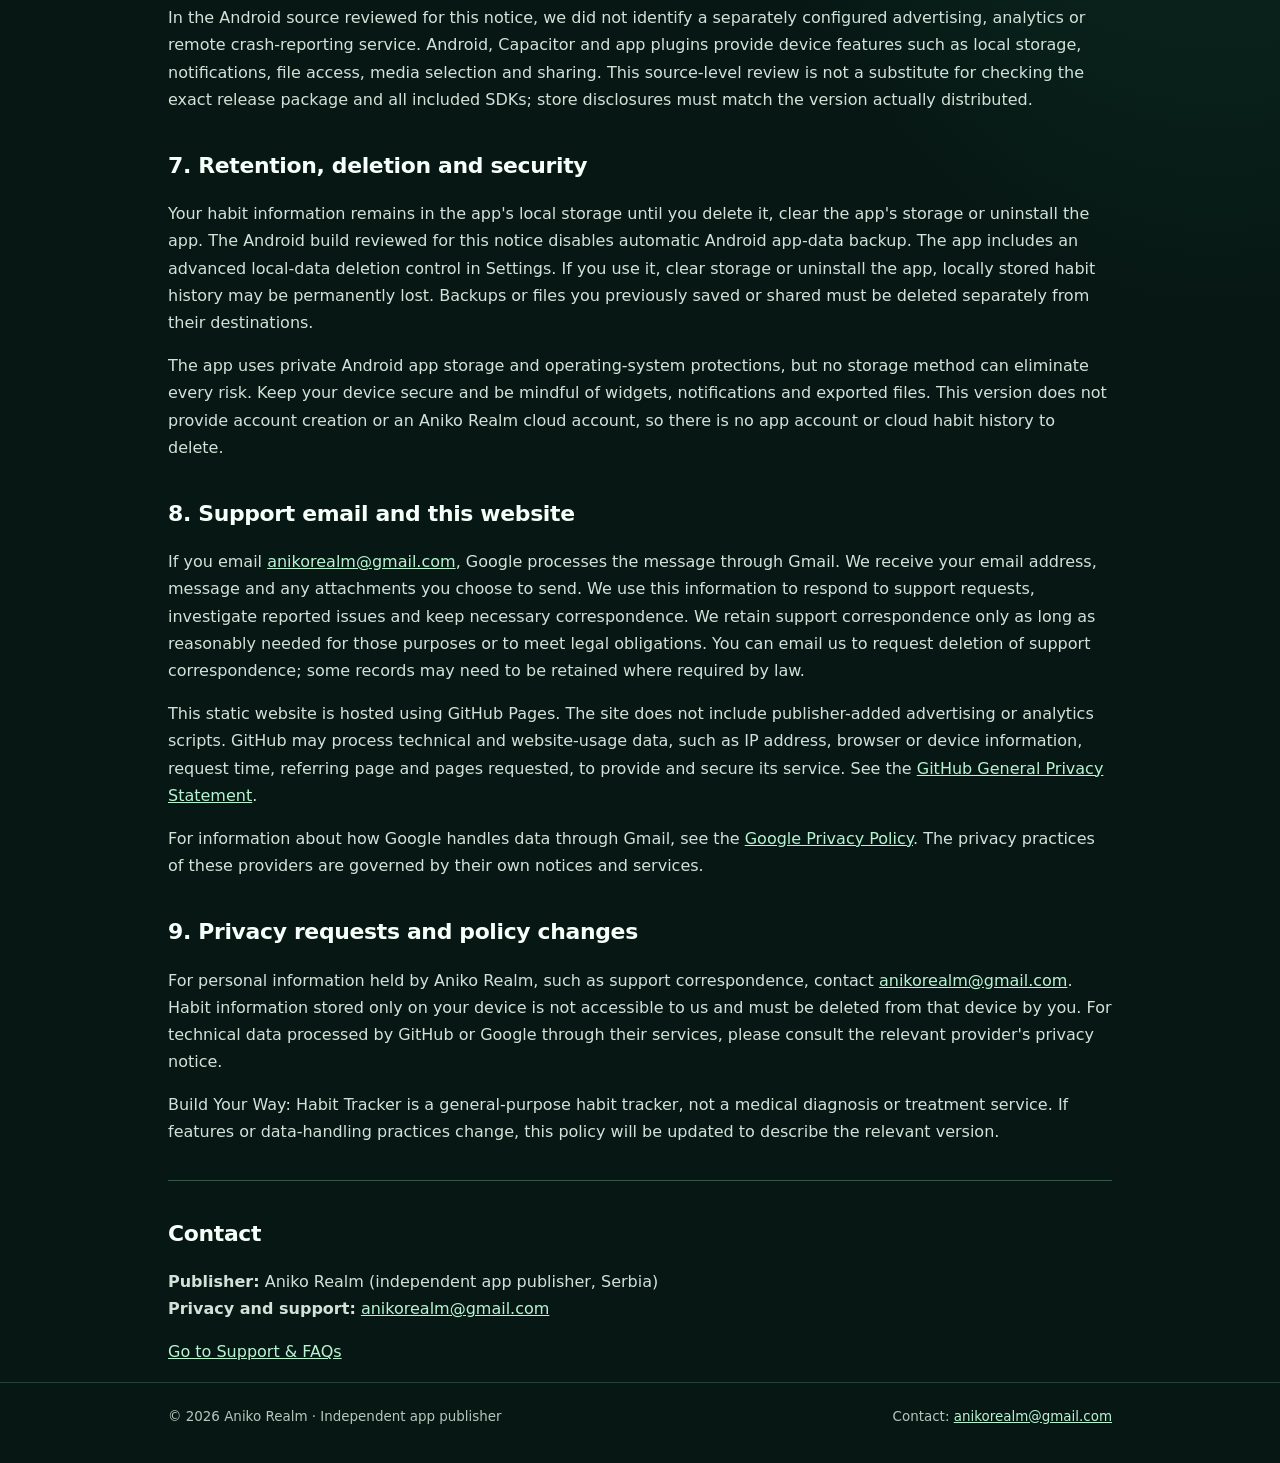
==== commit 137c3ef2: "Clarify Build Your Way Out identity on privacy policy" ====
--- a/privacy/build-your-way.html
+++ b/privacy/build-your-way.html
@@ -9,7 +9,7 @@
 <main class="shell"><div class="eyebrow">Build Your Way: Habit Tracker</div>
 <h1>Privacy Policy</h1>
 <p class="muted small">Last updated: October 29, 2026 · Current Android offline build</p>
-<p class="lead"><strong>Build Your Way: Habit Tracker</strong> is published by <strong>Aniko Realm</strong>, an independent app publisher based in Serbia. This notice describes the current Android offline build. It does not yet describe a released iOS build; before any iOS version is distributed, we will verify its actual data handling and update this notice as needed. Privacy questions can be sent to <a href="mailto:anikorealm@gmail.com">anikorealm@gmail.com</a>.</p>
+<p class="lead"><strong>Build Your Way: Habit Tracker</strong> (also known as <strong>Build Your Way Out</strong>) is published by <strong>Aniko Realm</strong>, an independent app publisher based in Serbia. This notice describes the current Android offline build. It does not yet describe a released iOS build; before any iOS version is distributed, we will verify its actual data handling and update this notice as needed. Privacy questions can be sent to <a href="mailto:anikorealm@gmail.com">anikorealm@gmail.com</a>.</p>
 
 <h2>1. Information stored on your device</h2>
 <p>You may enter habit names, schedules, check-ins, streak history, optional notes or reasons, pauses, archives, reminders and preferences. The Android build described here stores this information in the app's private local storage using a SQLite database. Ordinary habit tracking does not require an account or an Internet connection.</p>
